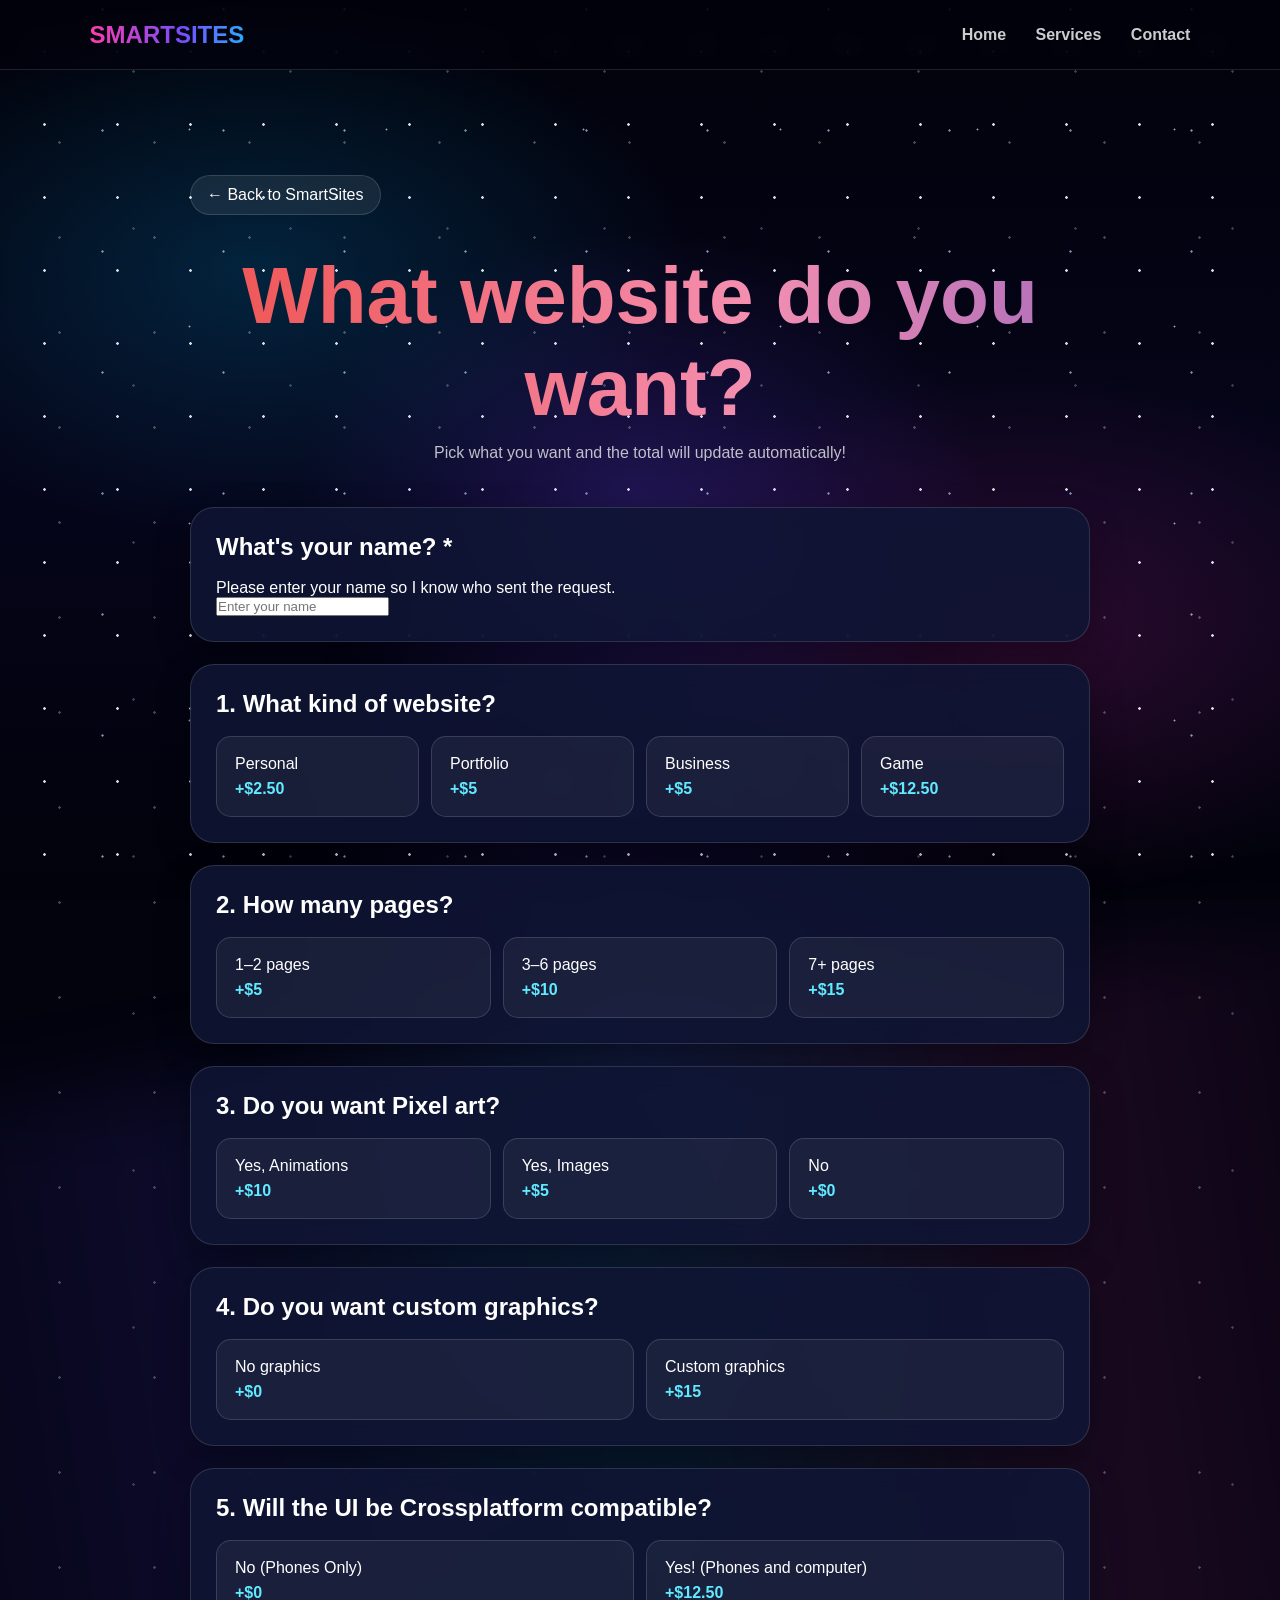
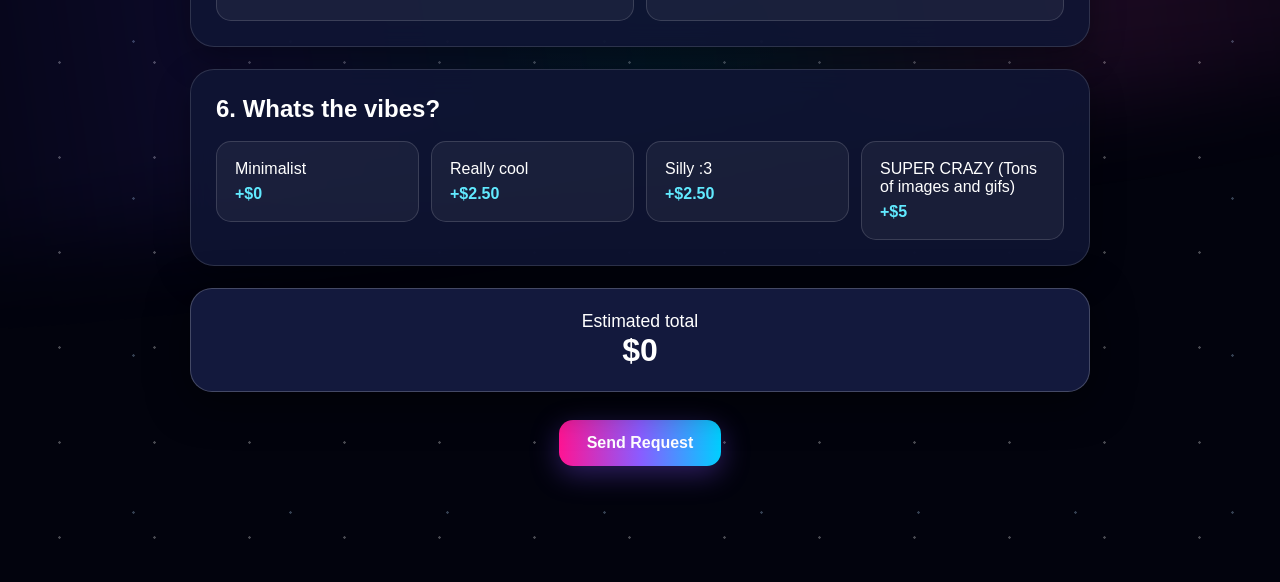
==== quote.html @ ba8dc724 "Require requester name and include it in quote submissions" ====
<!DOCTYPE html>
<html lang="en">
<head>
<meta charset="UTF-8">
<meta name="viewport" content="width=device-width, initial-scale=1.0">
<title>SmartSites | What Website Do You Want?</title>
<link rel="stylesheet" href="style.css">
</head>
<body class="quote-standalone">

<nav>
  <div class="logo">SMARTSITES</div>
  <div>
    <a href="index.html">Home</a>
    <a href="index.html#services">Services</a>
    <a href="index.html#contact">Contact</a>
  </div>
</nav>

<main>
<section class="quote-page" id="quote">
<div class="quote-form">

<a class="quote-back" href="index.html">← Back to SmartSites</a>
<h2 class="quote-title">What website do you want?</h2>
<p class="quote-subtitle">Pick what you want and the total will update automatically!</p>

<div class="quote-question quote-name-question">
  <h2><label for="customerName">What's your name? <span aria-hidden="true">*</span></label></h2>
  <p class="quote-name-help">Please enter your name so I know who sent the request.</p>
  <input
    type="text"
    id="customerName"
    name="customerName"
    autocomplete="name"
    maxlength="100"
    placeholder="Enter your name"
    required
    aria-required="true"
  >
</div>

<!-- =========================================================
     EASY QUESTION EDITOR
     
     To ADD a question:
     Copy a whole quote-question block.
     
     To REMOVE a question:
     Delete its whole quote-question block.
     
     PRICE:
     data-price="5" = adds $5
     data-price="0"  = adds $0
     data-price=""   = no price / information only
     ========================================================= -->

<!-- QUESTION 1 -->
<section class="quote-question">
  <h2>1. What kind of website?</h2>
  <div class="quote-choices">

    <div class="quote-choice">
      <input type="radio" name="websiteType" id="personal" data-price="2.50">
      <label for="personal">Personal<span class="quote-price">+$2.50</span></label>
    </div>

    <div class="quote-choice">
      <input type="radio" name="websiteType" id="portfolio" data-price="5">
      <label for="portfolio">Portfolio<span class="quote-price">+$5</span></label>
    </div>

    <div class="quote-choice">
      <input type="radio" name="websiteType" id="business" data-price="5">
      <label for="business">Business<span class="quote-price">+$5</span></label>
    </div>

    <div class="quote-choice">
      <input type="radio" name="websiteType" id="game" data-price="12.50">
      <label for="game">Game<span class="quote-price">+$12.50</span></label>
    </div>

  </div>
</section>

<!-- QUESTION 2 -->
<section class="quote-question">
  <h2>2. How many pages?</h2>
  <div class="quote-choices">

    <div class="quote-choice">
      <input type="radio" name="pages" id="pages1" data-price="5">
      <label for="pages1">1–2 pages<span class="quote-price">+$5</span></label>
    </div>

    <div class="quote-choice">
      <input type="radio" name="pages" id="pages2" data-price="10">
      <label for="pages2">3–6 pages<span class="quote-price">+$10</span></label>
    </div>

    <div class="quote-choice">
      <input type="radio" name="pages" id="pages3" data-price="15">
      <label for="pages3">7+ pages<span class="quote-price">+$15</span></label>
    </div>

  </div>
</section>

<!-- QUESTION 3 -->
<section class="quote-question">
  <h2>3. Do you want Pixel art?</h2>
  <div class="quote-choices">

    <div class="quote-choice">
      <input type="radio" name="pixelArt" id="pixelArtAnimations" data-price="10">
      <label for="pixelArtAnimations">Yes, Animations<span class="quote-price">+$10</span></label>
    </div>

    <div class="quote-choice">
      <input type="radio" name="pixelArt" id="pixelArtImages" data-price="5">
      <label for="pixelArtImages">Yes, Images<span class="quote-price">+$5</span></label>
    </div>

    <div class="quote-choice">
      <input type="radio" name="pixelArt" id="pixelArtNo" data-price="0">
      <label for="pixelArtNo">No<span class="quote-price">+$0</span></label>
    </div>

  </div>
</section>

<!-- QUESTION 4 -->
<section class="quote-question">
  <h2>4. Do you want custom graphics?</h2>
  <div class="quote-choices">

    <div class="quote-choice">
      <input type="radio" name="graphics" id="graphicsNo" data-price="0">
      <label for="graphicsNo">No graphics<span class="quote-price">+$0</span></label>
    </div>

    <div class="quote-choice">
      <input type="radio" name="graphics" id="graphicsYes" data-price="15">
      <label for="graphicsYes">Custom graphics<span class="quote-price">+$15</span></label>
    </div>

  </div>
</section>

<!-- QUESTION 5 -->
<section class="quote-question">
  <h2>5. Will the UI be Crossplatform compatible?</h2>
  <div class="quote-choices">

    <div class="quote-choice">
      <input type="radio" name="mobile" id="mobileNo" data-price="0">
      <label for="mobileNo">No (Phones Only)<span class="quote-price">+$0</span></label>
    </div>

    <div class="quote-choice">
      <input type="radio" name="mobile" id="mobileYes" data-price="12.50">
      <label for="mobileYes">Yes! (Phones and computer)<span class="quote-price">+$12.50</span></label>
    </div>

  </div>
</section>

<!-- QUESTION 6 -->
<section class="quote-question">
  <h2>6. Whats the vibes?</h2>
  <div class="quote-choices">

    <div class="quote-choice">
      <input type="radio" name="fancy" id="fancySimple" data-price="0">
      <label for="fancySimple">Minimalist<span class="quote-price">+$0</span></label>
    </div>

    <div class="quote-choice">
      <input type="radio" name="fancy" id="fancyCool" data-price="2.50">
      <label for="fancyCool">Really cool<span class="quote-price">+$2.50</span></label>
    </div>

    <div class="quote-choice">
      <input type="radio" name="fancy" id="fancySilly" data-price="2.50">
      <label for="fancySilly">Silly :3<span class="quote-price">+$2.50</span></label>
    </div>

    <div class="quote-choice">
      <input type="radio" name="fancy" id="fancyCrazy" data-price="5">
      <label for="fancyCrazy">SUPER CRAZY (Tons of images and gifs)<span class="quote-price">+$5</span></label>
    </div>

  </div>
</section>

<div class="quote-total">
  Estimated total<br>
  <span id="total">$0</span>
</div>

<div class="quote-submit">
  <button type="button" id="sendRequest" class="quote-submit-button">Send Request</button>
  <p id="requestStatus" class="quote-submit-status"></p>
</div>

</div>
</section>
</main>

<script>
// =========================================================
// GOOGLE SHEETS SETUP
//
// Put your Google Apps Script Web App URL here.
// =========================================================
const QUOTE_SHEET_URL = "https://script.google.com/macros/s/AKfycbzGaPDCCvrQe_lUMhtCt3JIN_S7W7_9W67joB7CKyPRQFvsldlUU9TtwUbvOdp1YVHN/exec";

function getSelections(){
  const selections = {};

  document.querySelectorAll('#quote .quote-question').forEach(question => {
    const selected = question.querySelector('input:checked');
    if (!selected) return;

    const label = question.querySelector('label[for="' + selected.id + '"]');
    const questionText = question.querySelector('h2')?.textContent.trim() || "Question";
    const answerText = label ? label.textContent.replace(/\+\$[\d,]+$/, "").trim() : selected.id;

    selections[questionText] = answerText;
  });

  return selections;
}

function updateTotal(){
  let total = 0;

  document.querySelectorAll('#quote input:checked').forEach(input => {
    const price = Number(input.dataset.price);

    if (!Number.isNaN(price)) {
      total += price;
    }
  });

  document.getElementById('total').textContent =
    '$' + total.toLocaleString();
}

document.querySelectorAll('#quote input').forEach(input => {
  input.addEventListener('change', updateTotal);
});

async function sendRequest(){
  const status = document.getElementById("requestStatus");
  const button = document.getElementById("sendRequest");

  if (!QUOTE_SHEET_URL) {
    status.textContent = "Google Sheets isn't connected yet. Add your Google Apps Script URL in quote.html.";
    status.className = "quote-submit-status error";
    return;
  }

  const customerNameInput = document.getElementById("customerName");
  const customerName = customerNameInput.value.trim();

  if (!customerName) {
    status.textContent = "Please enter your name before sending your request.";
    status.className = "quote-submit-status error";
    customerNameInput.focus();
    return;
  }

  const selections = getSelections();

  if (Object.keys(selections).length === 0) {
    status.textContent = "Please choose at least one option first!";
    status.className = "quote-submit-status error";
    return;
  }

  button.disabled = true;
  button.textContent = "Sending...";
  status.textContent = "";

  try {
    await fetch(QUOTE_SHEET_URL, {
      method: "POST",
      mode: "no-cors",
      headers: {
        "Content-Type": "text/plain;charset=utf-8"
      },
      body: JSON.stringify({
        name: customerName,
        total: document.getElementById("total").textContent,
        selections
      })
    });

    status.textContent = "Request sent! 🎉";
    status.className = "quote-submit-status success";
  } catch (error) {
    status.textContent = "Something went wrong. Please try again.";
    status.className = "quote-submit-status error";
  } finally {
    button.disabled = false;
    button.textContent = "Send Request";
  }
}

document.getElementById("sendRequest").addEventListener("click", sendRequest);

updateTotal();
</script>

</body>
</html>
---- style.css ----
*{box-sizing:border-box;margin:0;padding:0}html{scroll-behavior:smooth}body{min-height:100vh;overflow-x:hidden;font-family:Arial,Helvetica,sans-serif;color:#fff;background:radial-gradient(circle at 20% 20%,#ff4fd8 0,transparent 28%),radial-gradient(circle at 80% 30%,#5d7cff 0,transparent 30%),radial-gradient(circle at 50% 100%,#00e5ff 0,transparent 35%),#080812}nav{position:fixed;top:0;left:0;width:100%;height:70px;display:flex;align-items:center;justify-content:space-between;padding:0 7%;z-index:100;background:#08081299;backdrop-filter:blur(15px);border-bottom:1px solid #ffffff1f}.logo{font-size:1.5rem;font-weight:900;background:linear-gradient(90deg,#ff3cac,#784cff,#00d9ff,#40ff9a,#ffe14a,#ff3cac);background-size:300%;-webkit-background-clip:text;color:transparent;animation:rainbow 5s linear infinite}nav a{color:white;text-decoration:none;margin-left:25px;font-weight:bold;opacity:.8;transition:.2s}nav a:hover{opacity:1;color:#61eaff}.hero{min-height:100vh;display:flex;flex-direction:column;align-items:center;justify-content:center;text-align:center;padding:120px 20px 70px;perspective:1200px;position:relative;overflow:hidden;background:#05091f}.hero::before{content:"";position:absolute;inset:0;pointer-events:none;background-image:radial-gradient(circle,#fff 0 1px,transparent 1.5px);background-size:90px 90px;background-position:10px 20px;opacity:.8}.hero>*{position:relative;z-index:2}.small-text{font-size:1rem;letter-spacing:5px;text-transform:uppercase;opacity:.7;margin-bottom:20px}.welcome-container{position:relative;display:flex;justify-content:center;align-items:center;width:min(100%,1100px);min-height:260px}h1{margin:0 0 10px;font-family:Impact,"Arial Black",sans-serif;font-size:clamp(4.5rem,14vw,10rem);font-weight:900;line-height:.82;letter-spacing:-.075em;white-space:nowrap;color:#fff;position:relative;z-index:3;transform-style:preserve-3d;-webkit-text-stroke:clamp(3px,.45vw,7px)#11111c;filter:drop-shadow(0 7px 0 #00000055) drop-shadow(0 18px 12px #00000066);transition:transform .08s ease-out;user-select:none}#welcomeText{position:relative;display:inline-block;color:transparent;-webkit-text-fill-color:transparent;background:linear-gradient(to right,#ef5350,#f48fb1,#7e57c2,#2196f3,#26c6da,#43a047,#eeff41,#f9a825,#ff5722);background-size:500%;background-clip:text;-webkit-background-clip:text;animation:rainbow 7s linear infinite}#welcomeText::after{content:attr(data-text);position:absolute;inset:0;color:transparent;-webkit-text-fill-color:transparent;-webkit-text-stroke:0;background:linear-gradient(135deg,transparent 36%,transparent 44%,rgba(255,255,255,.98) 49%,rgba(255,255,255,.98) 51%,transparent 56%,transparent 64%);background-size:220% 220%;background-position:var(--shine-x,50%) var(--shine-y,50%);background-clip:text;-webkit-background-clip:text;opacity:0;pointer-events:none;transition:opacity .06s linear}#welcome.shining #welcomeText::after{opacity:1}.welcome-shadow{position:absolute;width:65%;height:38px;bottom:0;background:#00000080;filter:blur(25px);border-radius:50%;transform:scaleX(.9)}.hero-description{max-width:650px;margin-top:30px;font-size:1.25rem;line-height:1.7;color:#ffffffcc}.hero-buttons{display:flex;gap:15px;margin-top:35px;flex-wrap:wrap;justify-content:center}.button{padding:15px 25px;border-radius:999px;color:white;text-decoration:none;font-weight:bold;border:1px solid #ffffff33;background:#ffffff1a;backdrop-filter:blur(10px);transition:.25s}.button.primary{background:linear-gradient(90deg,#ff3cac,#784cff,#00d9ff);border:none;box-shadow:0 10px 30px #784cff4d}.button:hover{transform:translateY(-4px) scale(1.03)}.services{padding:100px 7%;max-width:1200px;margin:auto}.section-title{text-align:center;font-size:2.5rem;margin-bottom:50px}.cards{display:grid;grid-template-columns:repeat(auto-fit,minmax(220px,1fr));gap:25px}.card{padding:30px;border-radius:25px;background:#ffffff12;border:1px solid #ffffff1f;backdrop-filter:blur(15px);transition:.3s}.card:hover{transform:translateY(-8px);background:#ffffff1c;border-color:#ffffff4d}.card-icon{font-size:2.5rem;margin-bottom:15px}.card h3{margin-bottom:10px;font-size:1.3rem}.card p{line-height:1.6;color:#ffffffb3}footer{text-align:center;padding:40px 20px;color:#ffffff80;border-top:1px solid #ffffff1a}.quote-page{padding:110px 20px 80px;min-height:100vh;background:#05091f}.quote-form{width:min(900px,100%);margin:auto}.quote-title{text-align:center;font-size:clamp(2.5rem,7vw,5rem);margin:20px 0 10px;background:linear-gradient(90deg,#ef5350,#f48fb1,#7e57c2,#2196f3,#26c6da,#43a047,#eeff41,#f9a825,#ff5722);background-size:500%;-webkit-background-clip:text;background-clip:text;color:transparent;animation:rainbow 7s linear infinite}.quote-subtitle{text-align:center;color:#ffffffbb;margin-bottom:45px}.quote-question{background:#ffffff12;border:1px solid #ffffff25;border-radius:24px;padding:25px;margin-bottom:22px;backdrop-filter:blur(12px)}.quote-question h2{margin:0 0 18px}.quote-choices{display:grid;grid-template-columns:repeat(auto-fit,minmax(180px,1fr));gap:12px}.quote-choice{position:relative}.quote-choice input{position:absolute;opacity:0}.quote-choice label{display:block;padding:18px;border:1px solid #ffffff25;border-radius:15px;background:#ffffff0d;cursor:pointer;transition:.2s}.quote-choice label:hover{transform:translateY(-2px);background:#ffffff18}.quote-choice input:checked+label{background:linear-gradient(135deg,#784cff55,#00d9ff33);border-color:#fff;box-shadow:0 0 20px #784cff44}.quote-price{display:block;margin-top:7px;font-weight:bold;color:#61eaff}.quote-total{position:sticky;bottom:15px;background:#10132df2;border:1px solid #ffffff35;border-radius:22px;padding:22px;text-align:center;box-shadow:0 10px 40px #0008;backdrop-filter:blur(15px);font-size:1.1rem}.quote-total span{font-size:2rem;font-weight:900}.quote-home{display:block;text-align:center;color:#fff;margin-top:20px;text-decoration:none;opacity:.8}.quote-home:hover{opacity:1}@keyframes rainbow{0%{background-position:0 50%}100%{background-position:500% 50%}}@media(max-width:600px){nav{padding:0 20px}nav div:last-child{display:none}h1{font-size:clamp(3.8rem,18vw,6rem);letter-spacing:-.08em;-webkit-text-stroke:3px #11111c}.welcome-container{min-height:180px}.hero-description{font-size:1rem}.services{padding:70px 20px}.section-title{font-size:2rem}.quote-page{padding:100px 15px 60px}}

.quote-page{display:none;min-height:100vh;padding:100px 20px 80px;position:relative;overflow:hidden;background:radial-gradient(circle at 20% 15%,#6b4bb533 0,transparent 25%),radial-gradient(circle at 80% 75%,#2878a833 0,transparent 28%),#080b24}.quote-page:before{content:"";position:absolute;inset:0;pointer-events:none;opacity:.65;background-image:radial-gradient(circle,#fff 0 1px,transparent 1.5px),radial-gradient(circle,#b8d9ff 0 1px,transparent 1.5px);background-size:95px 95px,157px 157px;background-position:12px 25px,55px 80px}.quote-page>*{position:relative;z-index:2}.quote-back{display:inline-block;color:#fff;text-decoration:none;margin-bottom:15px;padding:10px 16px;border-radius:999px;background:#ffffff12;border:1px solid #ffffff22;transition:.2s}.quote-back:hover{background:#ffffff22;transform:translateY(-2px)}.quote-question{background:#101535dd;border-color:#ffffff22;box-shadow:0 12px 35px #0005}.quote-total{background:#151b42ed;box-shadow:0 10px 40px #0008}.quote-mode nav,.quote-mode main>.hero,.quote-mode main>.services,.quote-mode footer{display:none}.quote-mode .quote-page{display:block}.quote-mode{background:#080b24}

.quote-mode .quote-page{display:block;position:fixed;inset:0;z-index:200;overflow-y:auto;overflow-x:hidden;min-height:100vh;width:100%;}
.quote-mode .quote-page .quote-form{padding-bottom:40px;}


/* Standalone quote page */
body.quote-standalone{
  min-height:100vh;
  background:#050718;
  overflow-x:hidden;
}
body.quote-standalone::before,
body.quote-standalone::after{
  content:"";
  position:fixed;
  inset:0;
  pointer-events:none;
  z-index:0;
}
body.quote-standalone::before{
  background:
    radial-gradient(circle at 15% 20%,rgba(126,87,194,.32) 0,transparent 22%),
    radial-gradient(circle at 82% 25%,rgba(33,150,243,.28) 0,transparent 24%),
    radial-gradient(circle at 55% 90%,rgba(236,72,153,.2) 0,transparent 26%),
    radial-gradient(circle at 75% 75%,rgba(38,198,218,.16) 0,transparent 20%);
}
body.quote-standalone::after{
  opacity:.75;
  background-image:
    radial-gradient(circle,#fff 0 1px,transparent 1.5px),
    radial-gradient(circle,#b8d9ff 0 .8px,transparent 1.4px),
    radial-gradient(circle,#fff 0 .7px,transparent 1.3px);
  background-size:83px 83px,137px 137px,211px 211px;
  background-position:12px 20px,48px 70px,90px 10px;
}
body.quote-standalone nav,
body.quote-standalone main{
  position:relative;
  z-index:2;
}
body.quote-standalone .quote-page{
  display:block;
  position:relative;
  min-height:100vh;
  padding-top:105px;
  background:transparent;
}
body.quote-standalone .quote-page:before{
  opacity:.28;
}
body.quote-standalone .quote-back{
  background:#ffffff14;
}

/* Animated galaxy background inspired by the linked reference */
body.quote-standalone{
  background:#02030d;
  position:relative;
}
body.quote-standalone::before{
  z-index:0;
  background:
    radial-gradient(ellipse at 50% 55%, rgba(115,70,255,.22), transparent 38%),
    radial-gradient(ellipse at 20% 30%, rgba(0,180,255,.18), transparent 30%),
    radial-gradient(ellipse at 80% 70%, rgba(255,45,190,.16), transparent 30%),
    linear-gradient(180deg,#01020a 0%,#05051a 55%,#01020a 100%);
  animation: galaxyGlow 10s ease-in-out infinite alternate;
}
body.quote-standalone::after{
  z-index:1;
  opacity:.9;
  background-image:
    radial-gradient(circle,rgba(255,255,255,.95) 0 1px,transparent 1.6px),
    radial-gradient(circle,rgba(180,210,255,.8) 0 .8px,transparent 1.5px),
    radial-gradient(circle,rgba(255,255,255,.7) 0 .6px,transparent 1.3px);
  background-size:73px 73px,121px 121px,197px 197px;
  background-position:8px 15px,42px 70px,91px 31px;
  animation: starDrift 45s linear infinite;
}
body.quote-standalone main{
  z-index:3;
}
body.quote-standalone nav{
  background:rgba(2,3,13,.62);
  border-bottom-color:rgba(255,255,255,.12);
}
body.quote-standalone .quote-page{
  background:
    radial-gradient(ellipse at 50% 45%,rgba(111,67,255,.12),transparent 42%),
    transparent;
}
body.quote-standalone .quote-page::after{
  content:"";
  position:absolute;
  left:-20%;
  right:-20%;
  top:45%;
  height:35%;
  pointer-events:none;
  background:linear-gradient(90deg,transparent,rgba(96,68,255,.12),rgba(0,220,255,.09),rgba(255,70,210,.1),transparent);
  filter:blur(45px);
  transform:rotate(-8deg);
  animation: galaxyBand 14s ease-in-out infinite alternate;
}
@keyframes galaxyGlow{
  from{filter:hue-rotate(0deg) scale(1)}
  to{filter:hue-rotate(18deg) scale(1.06)}
}
@keyframes starDrift{
  from{background-position:8px 15px,42px 70px,91px 31px}
  to{background-position:78px 95px,142px 10px,21px 131px}
}
@keyframes galaxyBand{
  from{transform:translateX(-4%) rotate(-8deg) scale(1)}
  to{transform:translateX(4%) rotate(-5deg) scale(1.08)}
}


/* Google Sheets request button */
.quote-submit{
  margin-top:28px;
  text-align:center;
}

.quote-submit-button{
  border:0;
  border-radius:14px;
  padding:14px 28px;
  font-size:1rem;
  font-weight:800;
  color:#fff;
  cursor:pointer;
  background:linear-gradient(90deg,#ff1493,#8a5cff,#00cfff);
  box-shadow:0 8px 28px rgba(130,80,255,.35);
  transition:transform .2s ease,box-shadow .2s ease,opacity .2s ease;
}

.quote-submit-button:hover{
  transform:translateY(-2px) scale(1.02);
  box-shadow:0 12px 34px rgba(130,80,255,.5);
}

.quote-submit-button:disabled{
  opacity:.65;
  cursor:wait;
  transform:none;
}

.quote-submit-status{
  min-height:24px;
  margin:12px 0 0;
  font-weight:700;
}

.quote-submit-status.success{
  color:#8fffc1;
}

.quote-submit-status.error{
  color:#ff9bbf;
}
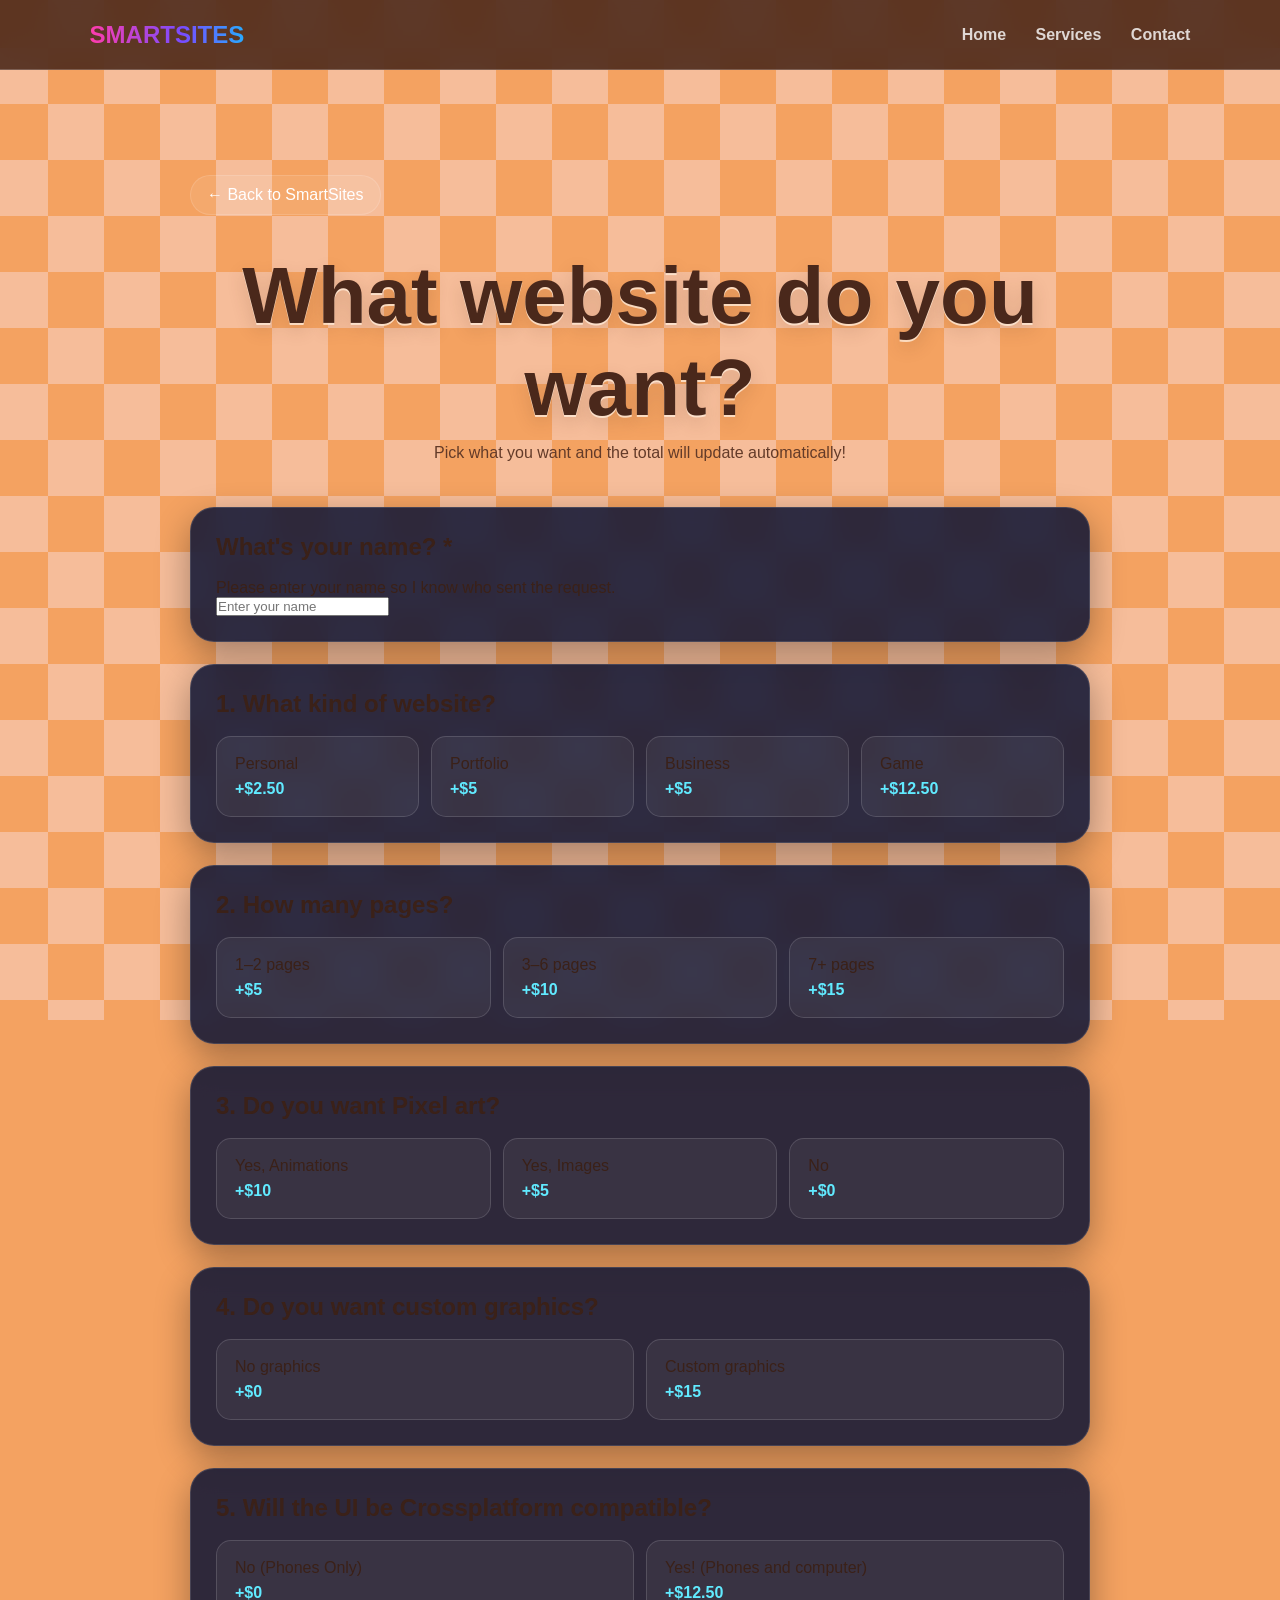
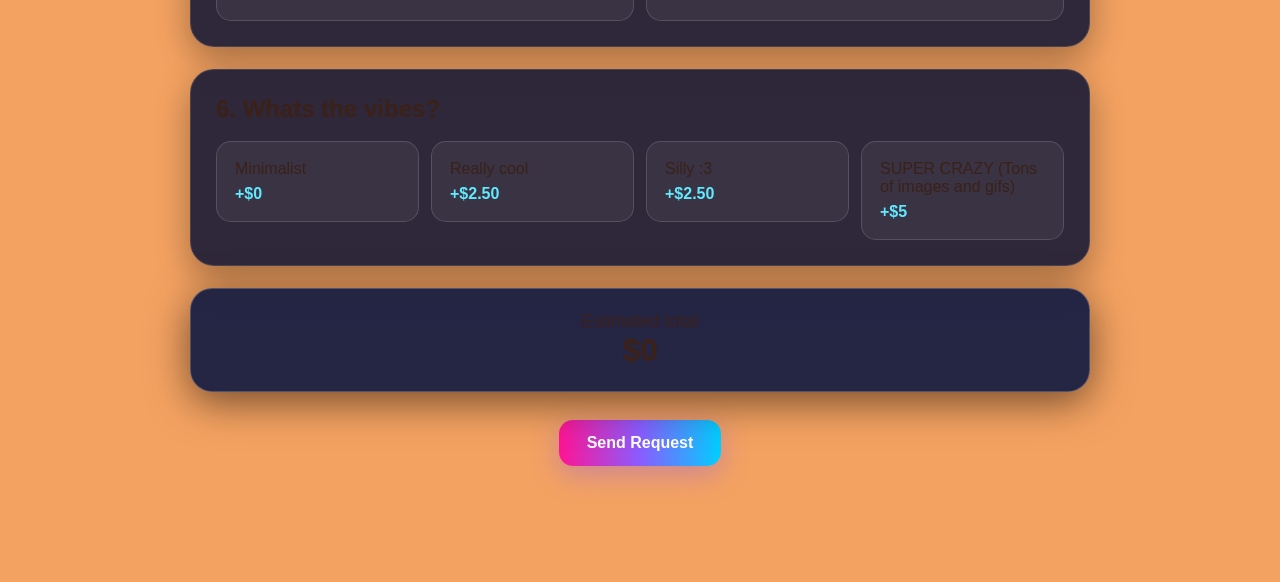
==== commit cef7d7d7: "Add continuous cursor inversion pen to quote page" ====
--- a/quote.html
+++ b/quote.html
@@ -208,13 +208,6 @@
 </main>
 
 <script>
-// =========================================================
-// GOOGLE SHEETS SETUP
-//
-// Put your Google Apps Script Web App URL here.
-// =========================================================
-const QUOTE_SHEET_URL = "https://script.google.com/macros/s/AKfycbzGaPDCCvrQe_lUMhtCt3JIN_S7W7_9W67joB7CKyPRQFvsldlUU9TtwUbvOdp1YVHN/exec";
-
 function getSelections(){
   const selections = {};
 
@@ -251,16 +244,8 @@
   input.addEventListener('change', updateTotal);
 });
 
-async function sendRequest(){
+function sendRequest(){
   const status = document.getElementById("requestStatus");
-  const button = document.getElementById("sendRequest");
-
-  if (!QUOTE_SHEET_URL) {
-    status.textContent = "Google Sheets isn't connected yet. Add your Google Apps Script URL in quote.html.";
-    status.className = "quote-submit-status error";
-    return;
-  }
-
   const customerNameInput = document.getElementById("customerName");
   const customerName = customerNameInput.value.trim();
 
@@ -279,33 +264,8 @@
     return;
   }
 
-  button.disabled = true;
-  button.textContent = "Sending...";
-  status.textContent = "";
-
-  try {
-    await fetch(QUOTE_SHEET_URL, {
-      method: "POST",
-      mode: "no-cors",
-      headers: {
-        "Content-Type": "text/plain;charset=utf-8"
-      },
-      body: JSON.stringify({
-        name: customerName,
-        total: document.getElementById("total").textContent,
-        selections
-      })
-    });
-
-    status.textContent = "Request sent! 🎉";
-    status.className = "quote-submit-status success";
-  } catch (error) {
-    status.textContent = "Something went wrong. Please try again.";
-    status.className = "quote-submit-status error";
-  } finally {
-    button.disabled = false;
-    button.textContent = "Send Request";
-  }
+  status.textContent = "Request storage is being changed. Your request has not been sent yet.";
+  status.className = "quote-submit-status error";
 }
 
 document.getElementById("sendRequest").addEventListener("click", sendRequest);
@@ -313,5 +273,75 @@
 updateTotal();
 </script>
 
+<script>
+// Continuous SVG pen trail with a true difference-blend inversion.
+(function installInvertingTrail() {
+  if (!window.matchMedia("(hover: hover) and (pointer: fine)").matches) return;
+
+  const overlay = document.createElementNS("http://www.w3.org/2000/svg", "svg");
+  overlay.setAttribute("aria-hidden", "true");
+  overlay.classList.add("cursor-trail-overlay");
+  const path = document.createElementNS("http://www.w3.org/2000/svg", "path");
+  path.setAttribute("fill", "none");
+  path.setAttribute("stroke", "#fff");
+  path.setAttribute("stroke-width", "22");
+  path.setAttribute("stroke-linecap", "round");
+  path.setAttribute("stroke-linejoin", "round");
+  overlay.appendChild(path);
+  document.body.appendChild(overlay);
+
+  let previous = null;
+  let pathData = "";
+  let fadeTimer = null;
+
+  function move(event) {
+    const samples = typeof event.getCoalescedEvents === "function"
+      ? event.getCoalescedEvents()
+      : [event];
+
+    for (const sample of (samples.length ? samples : [event])) {
+      const point = { x: sample.clientX, y: sample.clientY };
+      if (!previous) {
+        pathData = "M " + point.x + " " + point.y;
+      } else {
+        const distance = Math.hypot(point.x - previous.x, point.y - previous.y);
+        const steps = Math.max(1, Math.ceil(distance / 2));
+        for (let i = 1; i <= steps; i++) {
+          const t = i / steps;
+          const x = previous.x + (point.x - previous.x) * t;
+          const y = previous.y + (point.y - previous.y) * t;
+          pathData += " L " + x.toFixed(1) + " " + y.toFixed(1);
+        }
+      }
+      previous = point;
+    }
+
+    path.setAttribute("d", pathData);
+    path.style.opacity = "1";
+    clearTimeout(fadeTimer);
+    fadeTimer = setTimeout(() => {
+      path.style.opacity = "0";
+      setTimeout(() => {
+        if (path.style.opacity === "0") {
+          pathData = "";
+          previous = null;
+          path.setAttribute("d", "");
+        }
+      }, 900);
+    }, 80);
+  }
+
+  window.addEventListener("pointermove", move, { passive: true });
+  window.addEventListener("pointerleave", () => {
+    previous = null;
+    clearTimeout(fadeTimer);
+    path.style.opacity = "0";
+    setTimeout(() => {
+      pathData = "";
+      path.setAttribute("d", "");
+    }, 900);
+  });
+})();
+</script>
 </body>
 </html>
--- a/style.css
+++ b/style.css
@@ -162,3 +162,188 @@
 .quote-submit-status.error{
   color:#ff9bbf;
 }
+
+
+/* Scroll-growing glow circle behind the final call-to-action */
+#contact{
+  position:relative;
+  isolation:isolate;
+  overflow:hidden;
+  min-height:100vh;
+  display:flex;
+  flex-direction:column;
+  align-items:center;
+  justify-content:center;
+}
+#contact::before{
+  content:"";
+  position:absolute;
+  z-index:-1;
+  left:50%;
+  top:50%;
+  width:340px;
+  aspect-ratio:1;
+  border-radius:50%;
+  transform:translate(-50%,-50%) scale(.18);
+  transform-origin:center;
+  background:
+    radial-gradient(circle at 35% 30%,rgba(0,225,255,.8),transparent 35%),
+    radial-gradient(circle at 68% 68%,rgba(255,55,205,.8),transparent 42%),
+    radial-gradient(circle,rgba(111,67,255,.52) 0%,rgba(69,42,170,.28) 48%,rgba(20,15,65,.04) 72%,transparent 74%);
+  border:1px solid rgba(180,160,255,.35);
+  box-shadow:0 0 65px rgba(111,67,255,.28),inset 0 0 55px rgba(0,210,255,.12);
+  filter:blur(.2px);
+}
+@supports (animation-timeline:view()){
+  #contact::before{
+    animation:contactCircleGrow linear both;
+    animation-timeline:view(block);
+    animation-range:entry 0% exit 100%;
+  }
+}
+@keyframes contactCircleGrow{
+  from{transform:translate(-50%,-50%) scale(.18);opacity:.45}
+  to{transform:translate(-50%,-50%) scale(4.8);opacity:1}
+}
+#contact .section-title,
+#contact .hero-description,
+#contact .hero-buttons{
+  position:relative;
+  z-index:1;
+}
+@media(max-width:600px){
+  #contact{min-height:85vh;padding:80px 20px}
+  #contact::before{width:280px}
+}
+
+
+/* Reliable scroll-driven circle scaling (works without scroll-timeline support) */
+#contact::before{
+  animation:none !important;
+  transform:translate(-50%,-50%) scale(var(--contact-circle-scale,.18));
+  transition:transform .04s linear;
+}
+
+
+/* Smooth color-inverting cursor pen stroke */
+.cursor-trail-canvas{
+  position:fixed;
+  inset:0;
+  display:block;
+  width:100vw;
+  height:100vh;
+  pointer-events:none;
+  z-index:2147483647;
+  background:transparent;
+  mix-blend-mode:difference;
+}
+@media (hover:none),(pointer:coarse){
+  .cursor-trail-canvas{display:none}
+}
+
+
+/* Background reset: remove the old galaxy, star, and scroll-glow effects. */
+body{
+  background:#080812;
+}
+.hero{
+  background:#05091f;
+}
+.hero::before{
+  display:none;
+}
+#contact::before{
+  display:none;
+}
+body.quote-standalone{
+  background:#f4a261;
+  color:#3b2118;
+}
+body.quote-standalone::before{
+  display:none;
+}
+body.quote-standalone::after{
+  content:"";
+  position:fixed;
+  inset:-120px;
+  z-index:0;
+  pointer-events:none;
+  opacity:1;
+  background-color:#f4a261;
+  background-image:
+    conic-gradient(#f6bd9a 25%,transparent 0 50%,#f6bd9a 0 75%,transparent 0);
+  background-size:112px 112px;
+  background-position:0 0;
+  animation:peachCheckerDrift 2.8s linear infinite;
+}
+body.quote-standalone nav{
+  background:rgba(72,38,24,.88);
+  border-bottom-color:rgba(255,255,255,.2);
+}
+body.quote-standalone main{
+  position:relative;
+  z-index:2;
+}
+body.quote-standalone .quote-page{
+  background:transparent;
+}
+body.quote-standalone .quote-page::before,
+body.quote-standalone .quote-page::after{
+  display:none;
+}
+@keyframes peachCheckerDrift{
+  from{background-position:0 0}
+  to{background-position:112px 112px}
+}
+
+
+/* Warm, non-rainbow heading for the peach checker quote page */
+body.quote-standalone .quote-title{
+  color:#4a281b;
+  background:none;
+  background-image:none;
+  -webkit-background-clip:initial;
+  background-clip:initial;
+  -webkit-text-fill-color:#4a281b;
+  animation:none;
+  text-shadow:0 2px 0 rgba(255,235,216,.75),0 7px 18px rgba(92,48,25,.16);
+}
+body.quote-standalone .quote-subtitle{
+  color:#633b29;
+}
+
+
+/* Force the quote-page heading to match the peach checkerboard, never rainbow. */
+body.quote-standalone .quote-page h2.quote-title{
+  color:#4a281b !important;
+  background:transparent !important;
+  background-image:none !important;
+  -webkit-background-clip:border-box !important;
+  background-clip:border-box !important;
+  -webkit-text-fill-color:#4a281b !important;
+  animation:none !important;
+  text-shadow:0 2px 0 rgba(255,235,216,.8),0 7px 18px rgba(92,48,25,.18) !important;
+}
+body.quote-standalone .quote-page .quote-subtitle{
+  color:#633b29 !important;
+}
+
+/* SVG pen stroke blends against the page beneath it to invert every pixel touched. */
+.cursor-trail-overlay{
+  position:fixed !important;
+  inset:0 !important;
+  width:100vw !important;
+  height:100vh !important;
+  z-index:2147483647 !important;
+  display:block !important;
+  overflow:visible !important;
+  pointer-events:none !important;
+  mix-blend-mode:difference !important;
+  isolation:auto !important;
+}
+.cursor-trail-overlay path{
+  transition:opacity .85s ease !important;
+}
+@media (hover:none),(pointer:coarse){
+  .cursor-trail-overlay{display:none !important}
+}
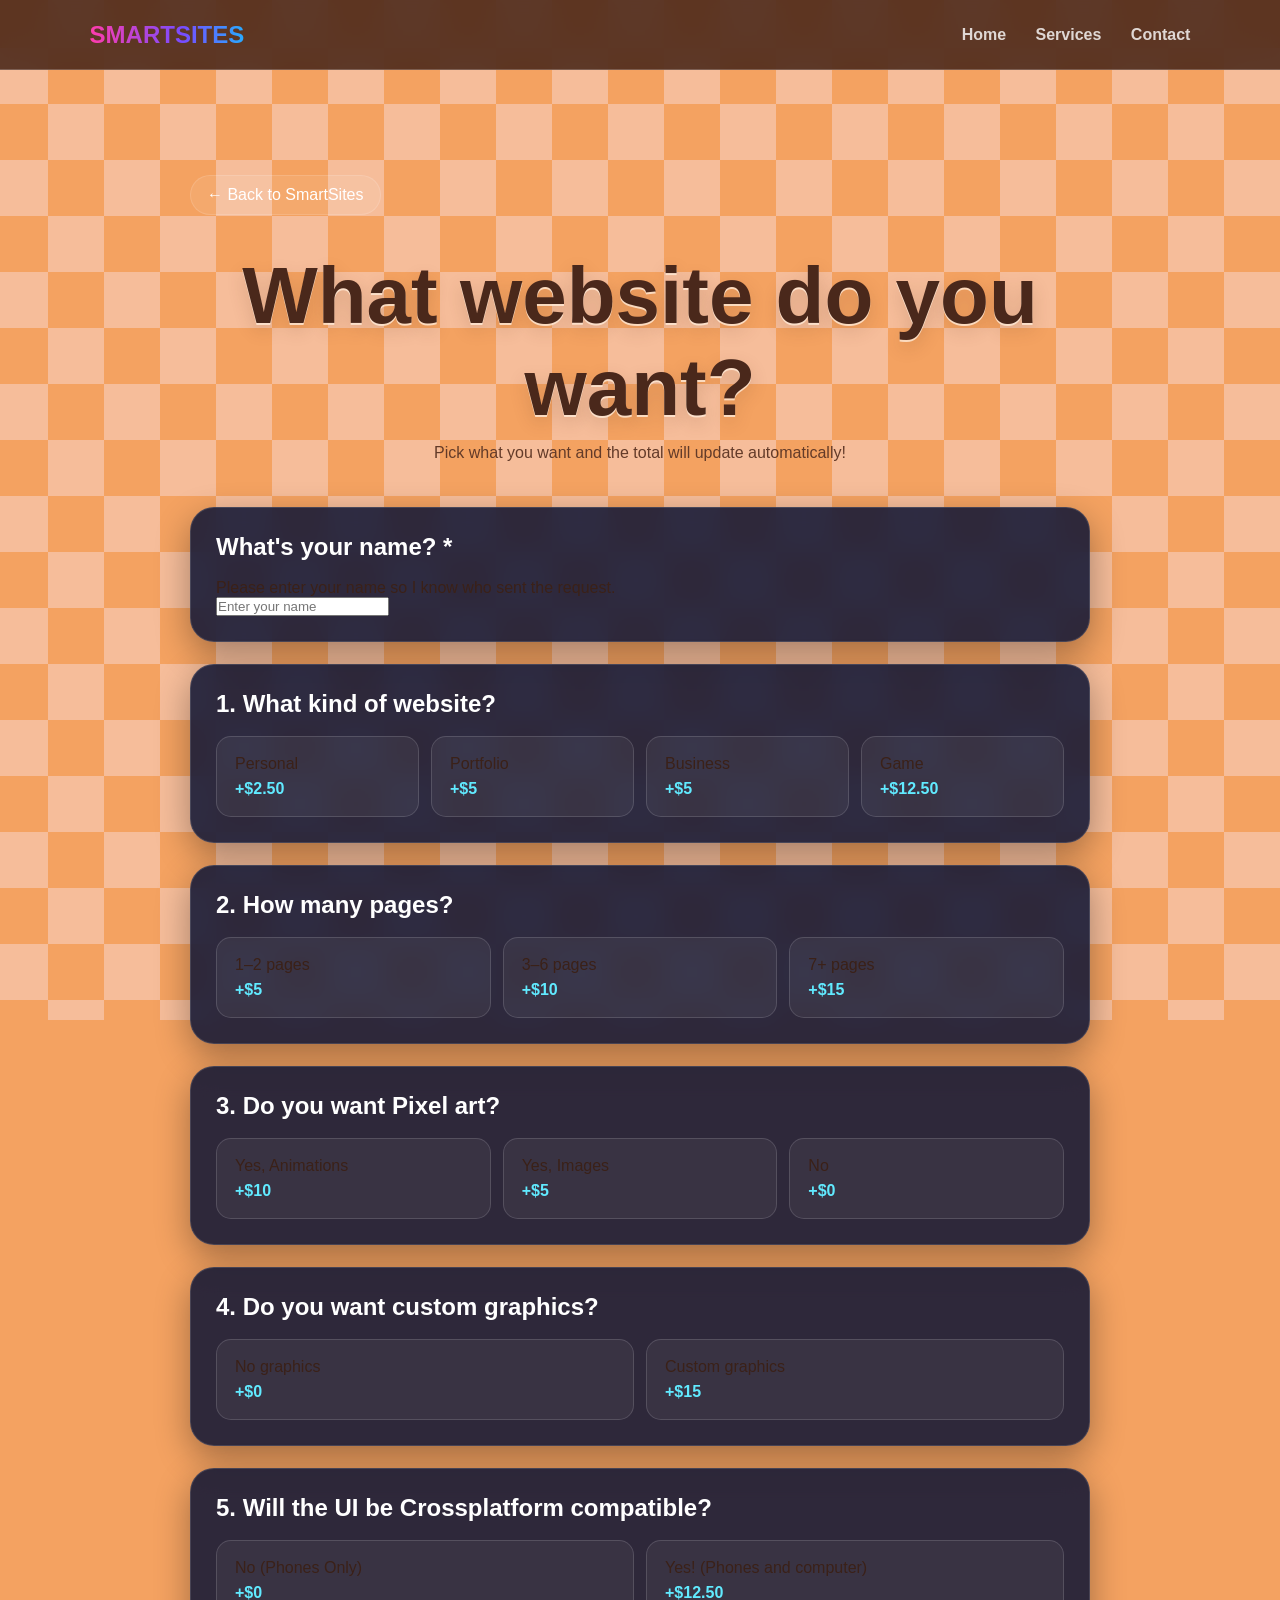
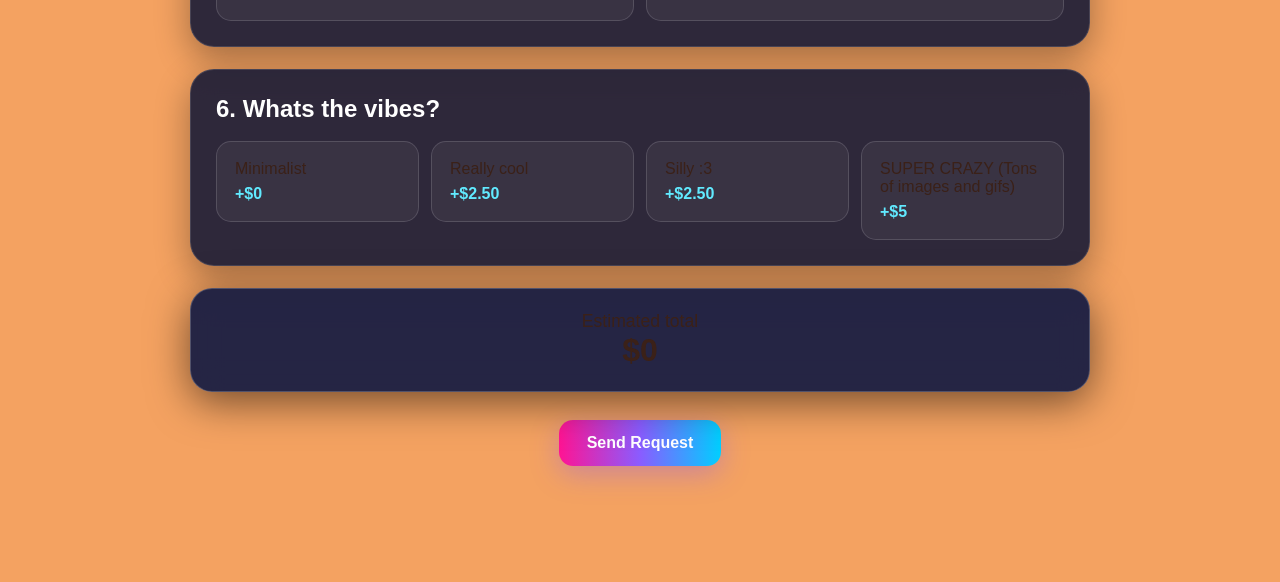
==== commit 1cbc8467: "Make cursor trail solid white with no gray fade" ====
--- a/quote.html
+++ b/quote.html
@@ -274,25 +274,84 @@
 </script>
 
 <script>
-// Continuous SVG pen trail with a true difference-blend inversion.
+// Short, continuously updating cursor trail. Older parts are trimmed
+// on every movement, so the trail never waits for the cursor to stop.
 (function installInvertingTrail() {
   if (!window.matchMedia("(hover: hover) and (pointer: fine)").matches) return;
 
-  const overlay = document.createElementNS("http://www.w3.org/2000/svg", "svg");
-  overlay.setAttribute("aria-hidden", "true");
-  overlay.classList.add("cursor-trail-overlay");
+  const svg = document.createElementNS("http://www.w3.org/2000/svg", "svg");
+  svg.classList.add("cursor-trail-overlay");
+  svg.setAttribute("aria-hidden", "true");
+
+  const defs = document.createElementNS("http://www.w3.org/2000/svg", "defs");
+  const gradient = document.createElementNS("http://www.w3.org/2000/svg", "linearGradient");
+  gradient.id = "cursorTrailFade";
+  gradient.setAttribute("gradientUnits", "userSpaceOnUse");
+  const startStop = document.createElementNS("http://www.w3.org/2000/svg", "stop");
+  startStop.setAttribute("offset", "0%");
+  startStop.setAttribute("stop-color", "white");
+  startStop.setAttribute("stop-opacity", "1");
+  const endStop = document.createElementNS("http://www.w3.org/2000/svg", "stop");
+  endStop.setAttribute("offset", "100%");
+  endStop.setAttribute("stop-color", "white");
+  endStop.setAttribute("stop-opacity", "1");
+  gradient.append(startStop, endStop);
+  defs.appendChild(gradient);
+  svg.appendChild(defs);
+
   const path = document.createElementNS("http://www.w3.org/2000/svg", "path");
   path.setAttribute("fill", "none");
-  path.setAttribute("stroke", "#fff");
-  path.setAttribute("stroke-width", "22");
+  path.setAttribute("stroke", "url(#cursorTrailFade)");
+  path.setAttribute("stroke-width", "18");
   path.setAttribute("stroke-linecap", "round");
   path.setAttribute("stroke-linejoin", "round");
-  overlay.appendChild(path);
-  document.body.appendChild(overlay);
-
-  let previous = null;
-  let pathData = "";
-  let fadeTimer = null;
+  svg.appendChild(path);
+  document.body.appendChild(svg);
+
+  const points = [];
+  const maxLength = 105;
+
+  function updateTrail() {
+    if (points.length < 2) {
+      path.setAttribute("d", "");
+      return;
+    }
+
+    // Keep only the newest 105 pixels of the stroke.
+    let remaining = maxLength;
+    const trimmed = [points[points.length - 1]];
+
+    for (let i = points.length - 2; i >= 0 && remaining > 0; i--) {
+      const newer = trimmed[trimmed.length - 1];
+      const older = points[i];
+      const distance = Math.hypot(newer.x - older.x, newer.y - older.y);
+
+      if (distance <= remaining) {
+        trimmed.push(older);
+        remaining -= distance;
+      } else {
+        const ratio = remaining / distance;
+        trimmed.push({
+          x: newer.x + (older.x - newer.x) * ratio,
+          y: newer.y + (older.y - newer.y) * ratio
+        });
+        remaining = 0;
+      }
+    }
+
+    trimmed.reverse();
+    const first = trimmed[0];
+    const last = trimmed[trimmed.length - 1];
+
+    gradient.setAttribute("x1", first.x);
+    gradient.setAttribute("y1", first.y);
+    gradient.setAttribute("x2", last.x);
+    gradient.setAttribute("y2", last.y);
+
+    path.setAttribute("d", trimmed.map((point, index) =>
+      (index === 0 ? "M " : "L ") + point.x.toFixed(1) + " " + point.y.toFixed(1)
+    ).join(" "));
+  }
 
   function move(event) {
     const samples = typeof event.getCoalescedEvents === "function"
@@ -301,45 +360,25 @@
 
     for (const sample of (samples.length ? samples : [event])) {
       const point = { x: sample.clientX, y: sample.clientY };
-      if (!previous) {
-        pathData = "M " + point.x + " " + point.y;
-      } else {
-        const distance = Math.hypot(point.x - previous.x, point.y - previous.y);
-        const steps = Math.max(1, Math.ceil(distance / 2));
-        for (let i = 1; i <= steps; i++) {
-          const t = i / steps;
-          const x = previous.x + (point.x - previous.x) * t;
-          const y = previous.y + (point.y - previous.y) * t;
-          pathData += " L " + x.toFixed(1) + " " + y.toFixed(1);
-        }
+      const last = points[points.length - 1];
+      if (!last || Math.hypot(point.x - last.x, point.y - last.y) > 0.5) {
+        points.push(point);
       }
-      previous = point;
     }
 
-    path.setAttribute("d", pathData);
-    path.style.opacity = "1";
-    clearTimeout(fadeTimer);
-    fadeTimer = setTimeout(() => {
-      path.style.opacity = "0";
-      setTimeout(() => {
-        if (path.style.opacity === "0") {
-          pathData = "";
-          previous = null;
-          path.setAttribute("d", "");
-        }
-      }, 900);
-    }, 80);
+    updateTrail();
+  }
+
+  function clearTrail() {
+    points.length = 0;
+    path.setAttribute("d", "");
   }
 
   window.addEventListener("pointermove", move, { passive: true });
-  window.addEventListener("pointerleave", () => {
-    previous = null;
-    clearTimeout(fadeTimer);
-    path.style.opacity = "0";
-    setTimeout(() => {
-      pathData = "";
-      path.setAttribute("d", "");
-    }, 900);
+  window.addEventListener("pointerleave", clearTrail);
+  window.addEventListener("blur", clearTrail);
+  document.addEventListener("visibilitychange", () => {
+    if (document.hidden) clearTrail();
   });
 })();
 </script>
--- a/style.css
+++ b/style.css
@@ -342,8 +342,18 @@
   isolation:auto !important;
 }
 .cursor-trail-overlay path{
-  transition:opacity .85s ease !important;
+  opacity:1 !important;
 }
 @media (hover:none),(pointer:coarse){
   .cursor-trail-overlay{display:none !important}
 }
+
+
+/* Make only the question headings inside the blue quote boxes white. */
+body.quote-standalone .quote-page .quote-question > h2,
+body.quote-standalone .quote-page .quote-question > h2 label{
+  color:#fff !important;
+  -webkit-text-fill-color:#fff !important;
+  background:none !important;
+  background-image:none !important;
+}
